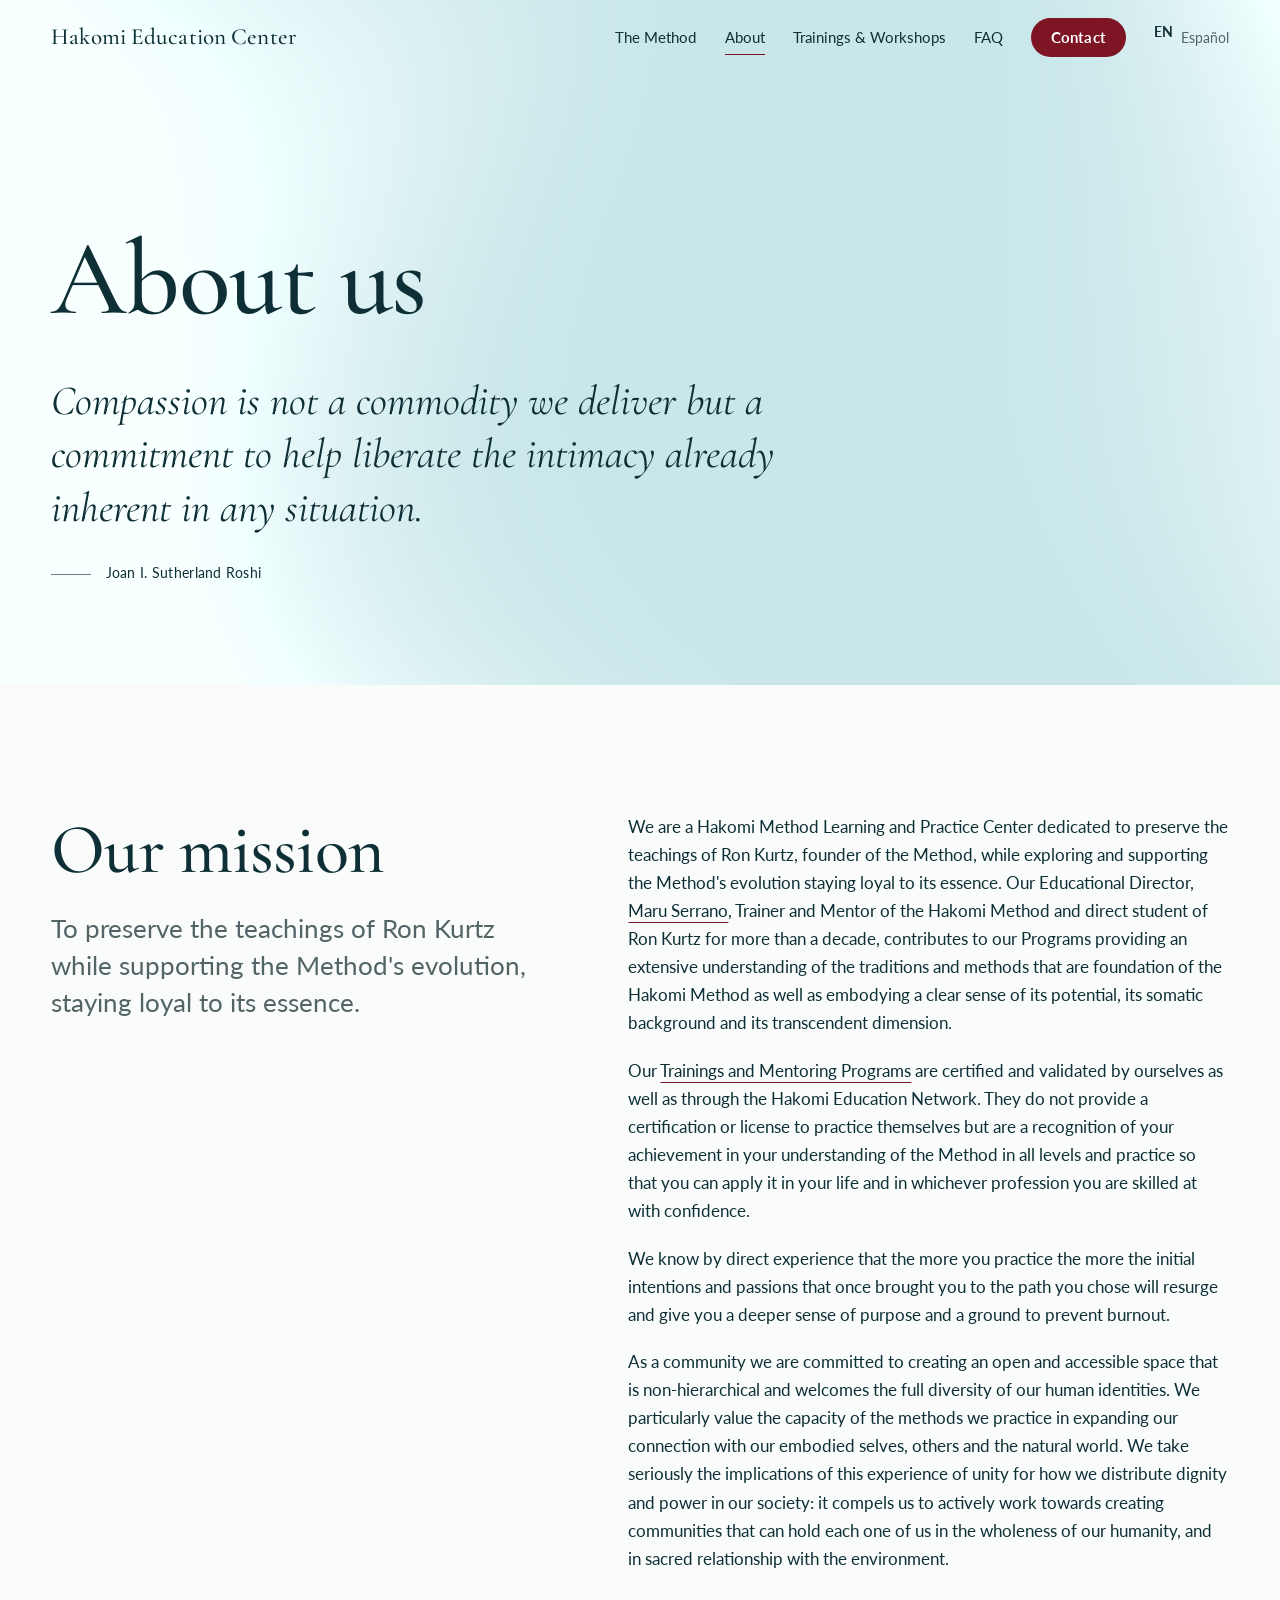
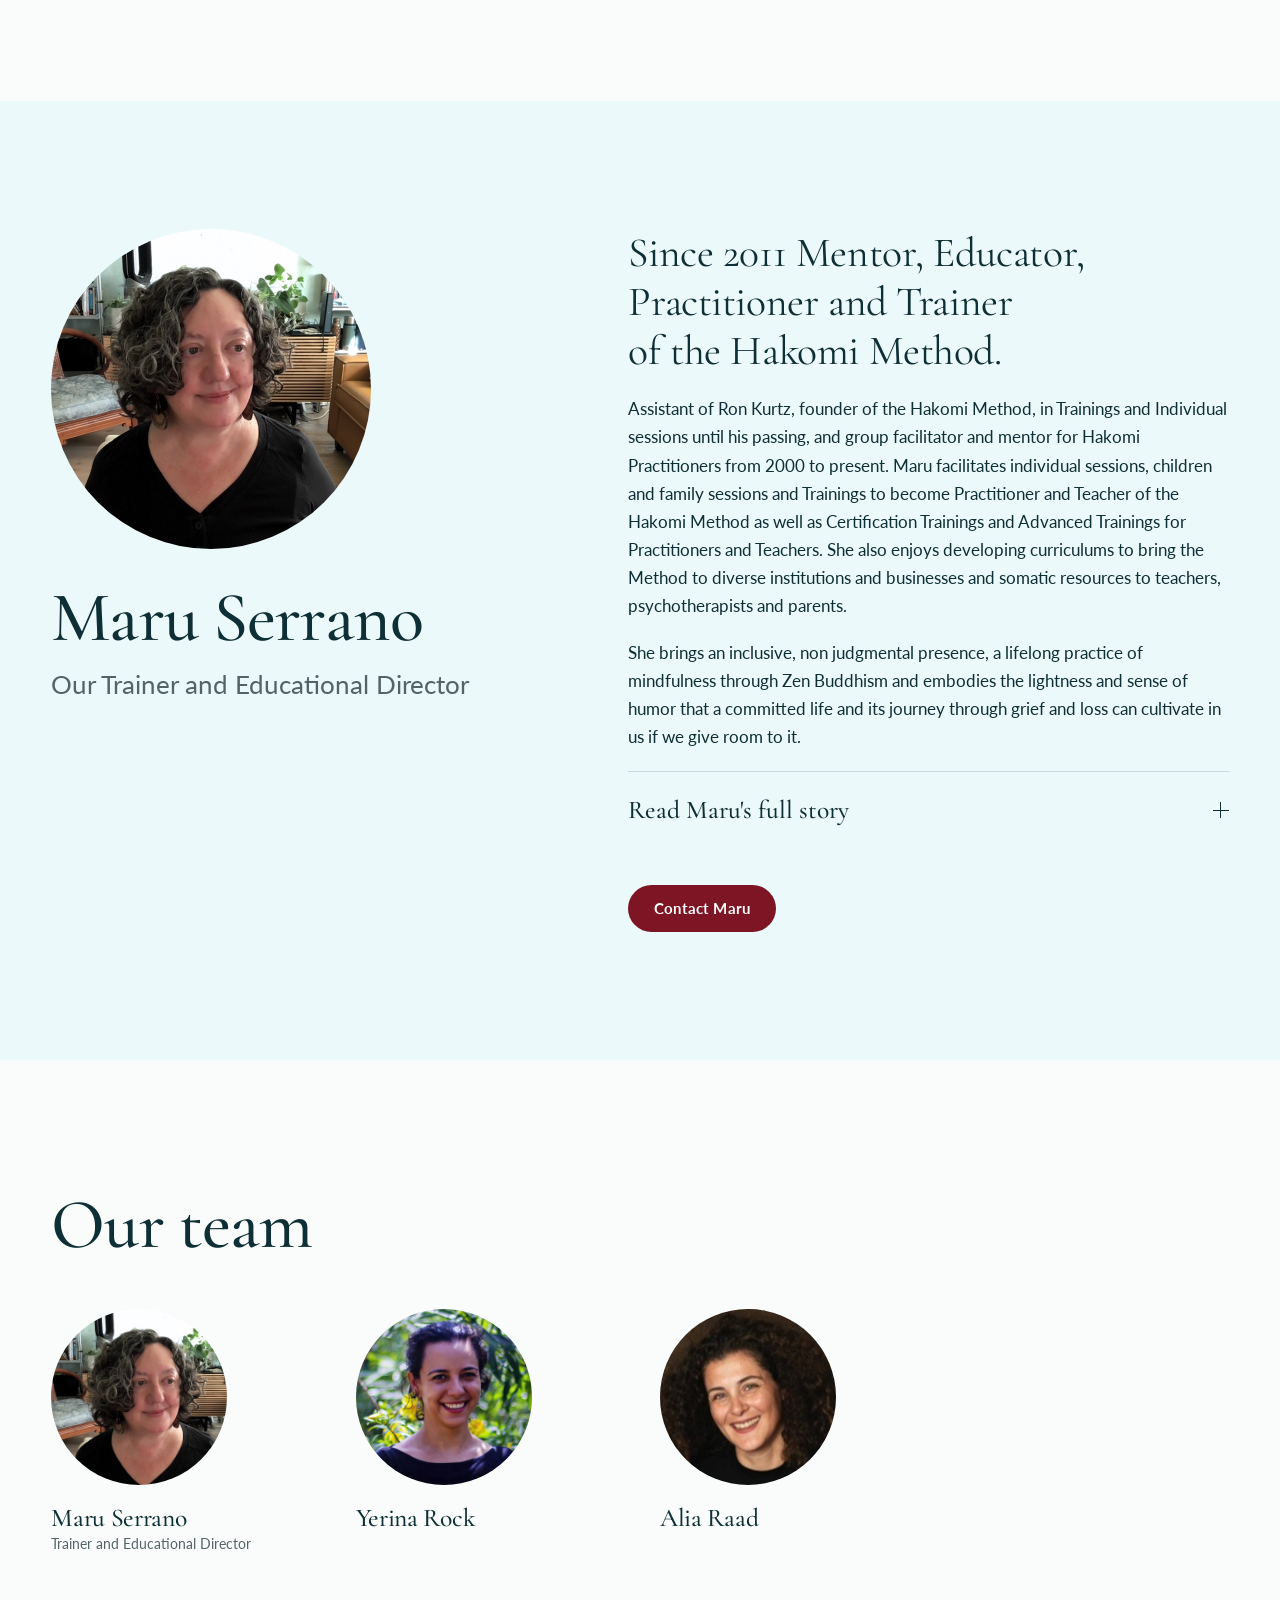
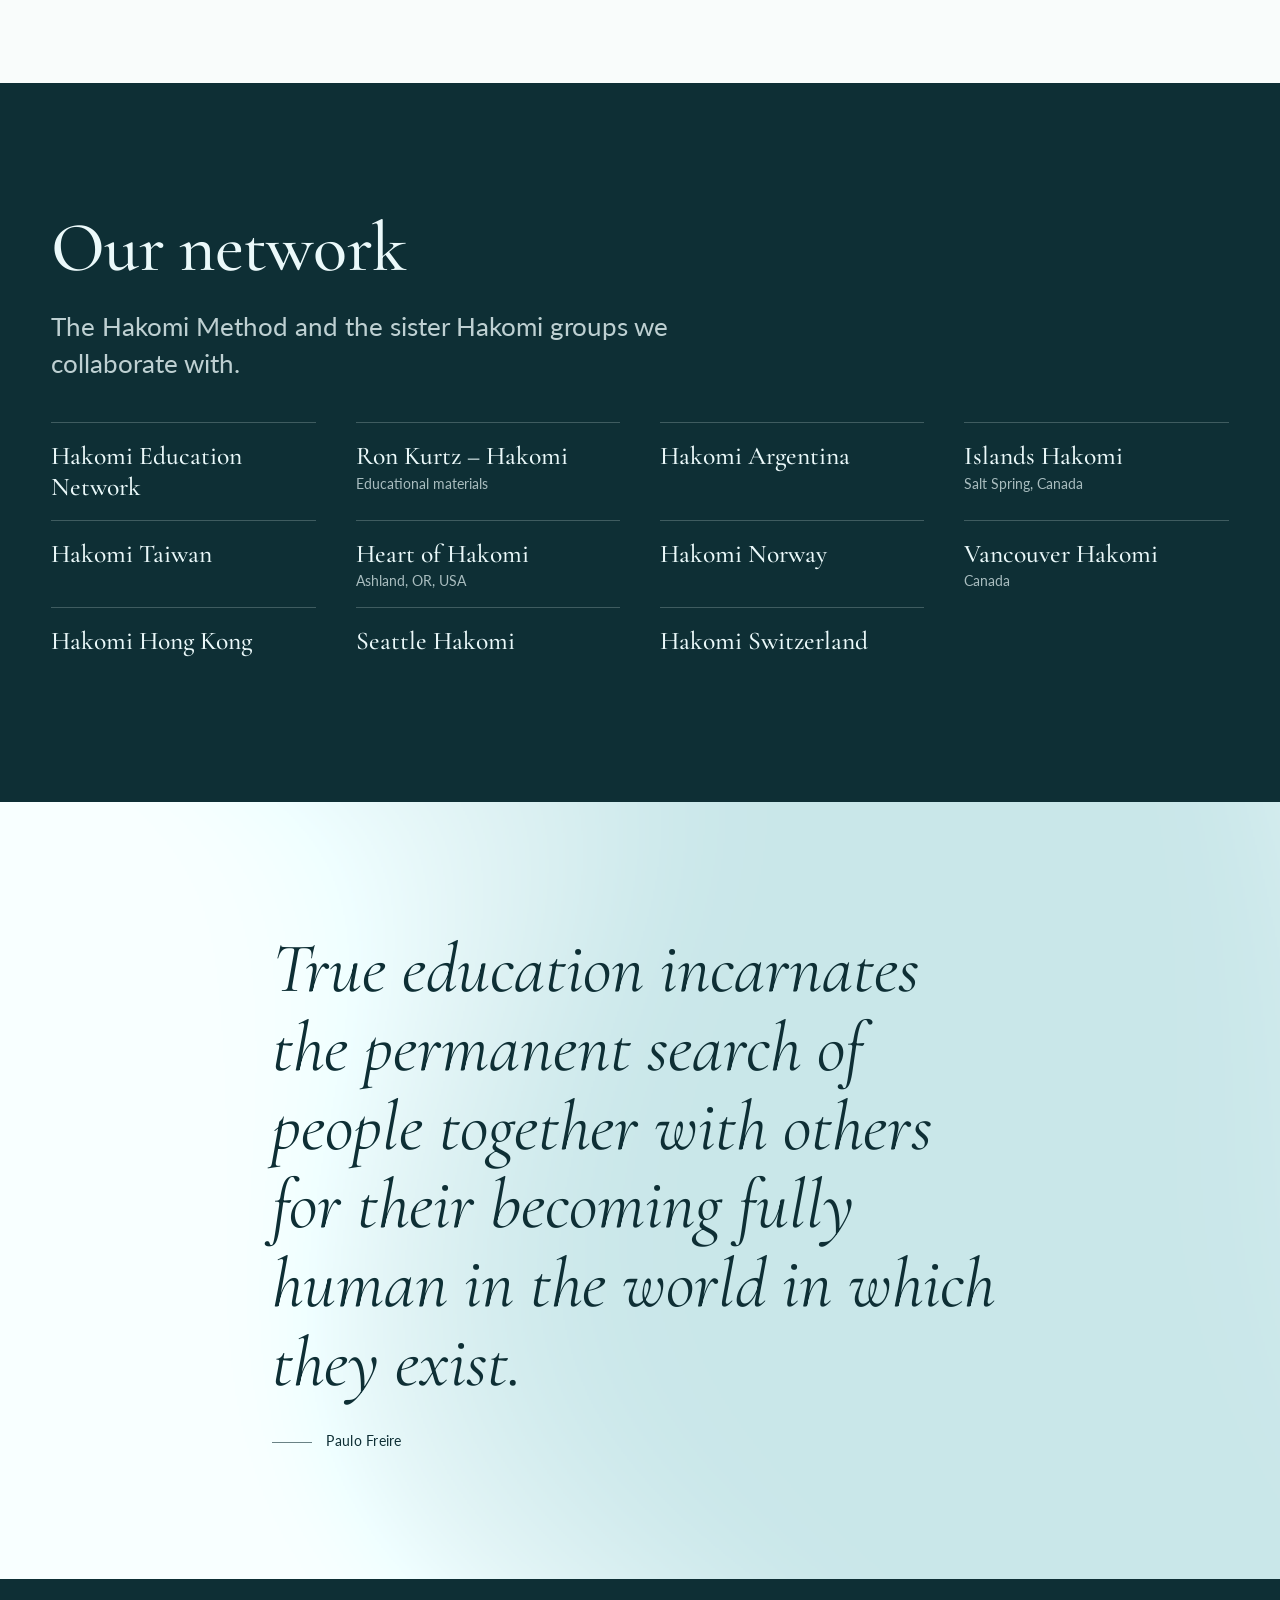
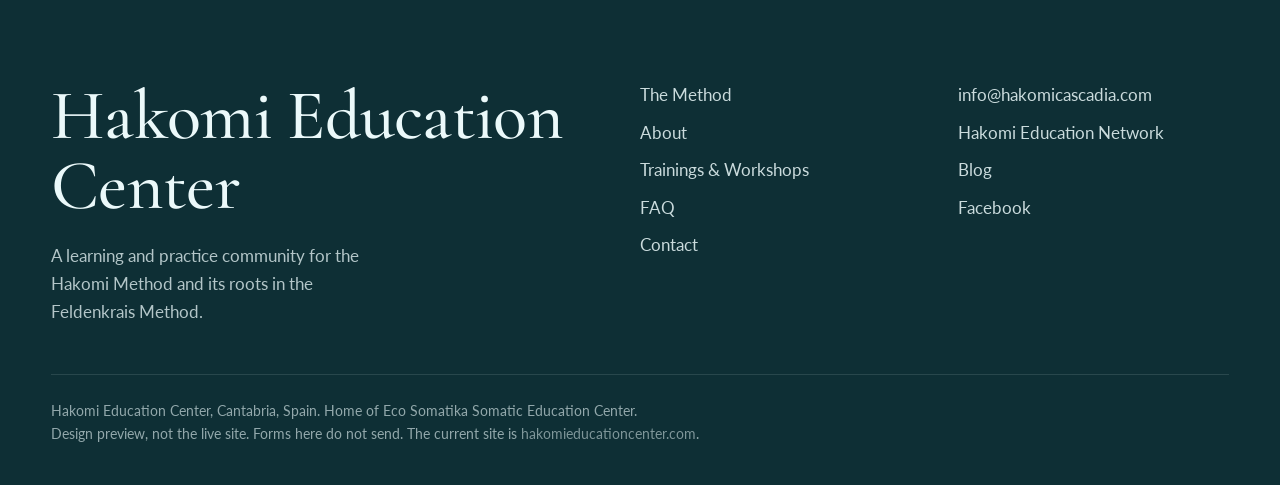
==== about.html @ 20028a0a "Hakomi Education Center redesign preview Static six-page prototype: home, method, about, trainings, " ====
<!doctype html>
<html lang="en">
<head>
  <meta charset="utf-8">
  <meta name="viewport" content="width=device-width, initial-scale=1">
  <meta name="robots" content="noindex, nofollow">
  <title>About | Hakomi Education Center</title>
  <meta name="description" content="Our mission, our trainer Maru Serrano, our team and the Hakomi network we collaborate with.">
  <link rel="preconnect" href="https://fonts.googleapis.com">
  <link rel="preconnect" href="https://fonts.gstatic.com" crossorigin>
  <link href="https://fonts.googleapis.com/css2?family=Cormorant+Garamond:ital,wght@0,400;0,500;1,400&family=Lato:wght@400;700&display=swap" rel="stylesheet">
  <link rel="stylesheet" href="assets/site.css">
  <script src="assets/site.js" defer></script>
</head>
<body>
<main id="main">

  <header class="page-head water" data-water="ice">
    <div class="wrap">
      <h1>About us</h1>
      <blockquote class="quote" style="margin-top:2.5rem">
        <p>Compassion is not a commodity we deliver but a commitment to help liberate the intimacy already inherent in any situation.</p>
        <cite>Joan I. Sutherland Roshi</cite>
      </blockquote>
    </div>
  </header>

  <section class="band" id="mission">
    <div class="wrap split-cols">
      <div class="sticky">
        <h2>Our mission</h2>
        <p class="lede" style="margin-top:1.5rem">To preserve the teachings of Ron Kurtz while supporting the Method's evolution, staying loyal to its essence.</p>
      </div>
      <div class="prose">
        <p>We are a Hakomi Method Learning and Practice Center dedicated to preserve the teachings of Ron Kurtz, founder of the Method, while exploring and supporting the Method's evolution staying loyal to its essence. Our Educational Director, <a class="link" href="#trainer">Maru Serrano</a>, Trainer and Mentor of the Hakomi Method and direct student of Ron Kurtz for more than a decade, contributes to our Programs providing an extensive understanding of the traditions and methods that are foundation of the Hakomi Method as well as embodying a clear sense of its potential, its somatic background and its transcendent dimension.</p>
        <p>Our <a class="link" href="trainings.html">Trainings and Mentoring Programs</a> are certified and validated by ourselves as well as through the Hakomi Education Network. They do not provide a certification or license to practice themselves but are a recognition of your achievement in your understanding of the Method in all levels and practice so that you can apply it in your life and in whichever profession you are skilled at with confidence.</p>
        <p>We know by direct experience that the more you practice the more the initial intentions and passions that once brought you to the path you chose will resurge and give you a deeper sense of purpose and a ground to prevent burnout.</p>
        <p>As a community we are committed to creating an open and accessible space that is non-hierarchical and welcomes the full diversity of our human identities. We particularly value the capacity of the methods we practice in expanding our connection with our embodied selves, others and the natural world. We take seriously the implications of this experience of unity for how we distribute dignity and power in our society: it compels us to actively work towards creating communities that can hold each one of us in the wholeness of our humanity, and in sacred relationship with the environment.</p>
      </div>
    </div>
  </section>

  <section class="band band--ice" id="trainer">
    <div class="wrap split-cols">
      <div class="sticky">
        <img class="round" style="width:min(20rem,70%)" alt="Maru Serrano"
          src="assets/media/maru.png">
        <h2 style="margin-top:2rem">Maru Serrano</h2>
        <p class="lede" style="margin-top:0.75rem">Our Trainer and Educational Director</p>
      </div>
      <div class="prose">
        <p class="lead">Since 2011 Mentor, Educator, Practitioner and Trainer of the Hakomi Method.</p>
        <p>Assistant of Ron Kurtz, founder of the Hakomi Method, in Trainings and Individual sessions until his passing, and group facilitator and mentor for Hakomi Practitioners from 2000 to present. Maru facilitates individual sessions, children and family sessions and Trainings to become Practitioner and Teacher of the Hakomi Method as well as Certification Trainings and Advanced Trainings for Practitioners and Teachers. She also enjoys developing curriculums to bring the Method to diverse institutions and businesses and somatic resources to teachers, psychotherapists and parents.</p>
        <p>She brings an inclusive, non judgmental presence, a lifelong practice of mindfulness through Zen Buddhism and embodies the lightness and sense of humor that a committed life and its journey through grief and loss can cultivate in us if we give room to it.</p>
        <details>
          <summary>Read Maru's full story</summary>
          <div>
            <p>Being drawn as a child to Movement Arts and Martial Arts she started, as a teenager, training as a Shiatsu practitioner, as part of her formal Soto Zen Practice. She continued her journey studying Chinese Medicine, Eutony, the Feldenkrais Method, becoming a Certified Somatic Counselor, a Certified Feldenkrais Practitioner and Teacher and studying Sensorimotor Psychotherapy, which gives her approach a trauma informed lens.</p>
            <p>She has a lifelong experience working with children and families, being also a Certified Child Space Practitioner, a Method created by Chava Shelhav, with a developmental oriented approach based on the Feldenkrais method that works with children and families. She continues to deepen her understanding of this work under the guidance of Larry Goldfarb, Feldenkrais Mentor and Trainer, and Yehudit Silver, Feldenkrais Trainer from the lineage of Alon Talmi, who founded the Talmi Method, envisioning and systematizing the application of the Feldenkrais Method in the field of trauma and mental health.</p>
            <p>Educational Director of Hakomi Education Center, home and practice space for a diverse group of practitioners from Hong Kong to Europe, UK, USA and Canada, and with physical residence in Cantabria, Spain. Hakomi Education Center is also home of Eco Somatika Somatic Education Center, a space to deepen into somatic resources and tools as well as an aid to the learning of the Hakomi Method through the lens of the Feldenkrais Method: learning through sensing, moving, feeling and acting. This space holds her private practice, facilitated through individual or group sessions of sensorimotor practices and developmental explorations, and also Advanced Feldenkrais Trainings and Advanced Trainings integrating Feldenkrais and Hakomi Methods for Practitioners, Psychotherapists and Bodyworkers.</p>
            <p>She holds immense gratitude to all her teachers, alive and passed, and their teachers, and to her students and their students to be, and in her own words "not one day goes by without me being moved by their vulnerability and courage and feeling honored to become part of their lineage."</p>
            <p>Her approach is held in a spirit that resonates with what feels to her like a sacred, wholly, rightful human way of being and becoming in the world and with the world in relation: a grounding in deep listening with an embodied knowing of the way we are whole and at the same time open and constantly impressing each other with our presence, spaciousness and basic kindness to hold experience, trust to follow the rhythms of life's unfolding and healing.</p>
            <p>Her passion for social change expresses in a commitment to nurture an environment that brings to light the unconscious processes and embodied habits that limit us and hold us back in relating deeply and creating authentic intimacy.</p>
          </div>
        </details>
        <div class="actions"><a class="btn" href="contact.html">Contact Maru</a></div>
      </div>
    </div>
  </section>

  <section class="band" id="team">
    <div class="wrap">
      <h2>Our team</h2>
      <div class="people">
        <article>
          <img class="round" loading="lazy" alt="Maru Serrano" src="assets/media/maru.jpg">
          <h3>Maru Serrano</h3>
          <p>Trainer and Educational Director</p>
        </article>
        <article>
          <img class="round" loading="lazy" alt="Yerina Rock" src="assets/media/yerina.jpg">
          <h3>Yerina Rock</h3>
        </article>
        <article>
          <img class="round" loading="lazy" alt="Alia Raad" src="assets/media/alia.jpg">
          <h3>Alia Raad</h3>
        </article>
      </div>
    </div>
  </section>

  <section class="band band--deep" id="network">
    <div class="wrap">
      <h2>Our network</h2>
      <p class="lede" style="margin-top:1.5rem;color:inherit;opacity:.8">The Hakomi Method and the sister Hakomi groups we collaborate with.</p>
      <div class="network">
        <a href="https://www.hakomieducation.net/">Hakomi Education Network</a>
        <a href="https://hakomi.com/">Ron Kurtz – Hakomi<small>Educational materials</small></a>
        <a href="https://hakomiargentina.com/">Hakomi Argentina</a>
        <a href="https://mindfulselfdiscovery.com/">Islands Hakomi<small>Salt Spring, Canada</small></a>
        <a href="https://www.hakomi.com.tw/">Hakomi Taiwan</a>
        <a href="http://hakomi.me/">Heart of Hakomi<small>Ashland, OR, USA</small></a>
        <a href="https://en.hakomi.no/">Hakomi Norway</a>
        <a href="https://vancouver.hakomieducation.org/">Vancouver Hakomi<small>Canada</small></a>
        <a href="https://www.facebook.com/HakomiEducationNetworkHongKong/">Hakomi Hong Kong</a>
        <a href="https://www.seattlehakomi.com/">Seattle Hakomi</a>
        <a href="https://hakomi-suisse.ch/en/">Hakomi Switzerland</a>
      </div>
    </div>
  </section>

  <section class="band band--ice water" data-water="ice">
    <div class="wrap">
      <blockquote class="quote quote--big center">
        <p>True education incarnates the permanent search of people together with others for their becoming fully human in the world in which they exist.</p>
        <cite>Paulo Freire</cite>
      </blockquote>
    </div>
  </section>

</main>
</body>
</html>
---- assets/site.css ----
/* Hakomi Education Center — refreshed prototype
   Water & Stone: their ice blue and burgundy, deepened. Circle is the one recurring shape. */

:root {
  --ice: #ebf9fa;
  --paper: #f9fcfb;
  --deep: #0e2f35;
  --stone: #536466;
  --garnet: #7e1524;
  --line: rgba(14, 47, 53, 0.16);

  --serif: "Cormorant Garamond", "Playfair Display", Georgia, serif;
  --sans: Lato, "Avenir Next", Avenir, system-ui, sans-serif;

  --s-1: 0.875rem;
  --s0: 1.0625rem;
  --s1: clamp(1.3rem, 1.15rem + 0.6vw, 1.6rem);
  --s2: clamp(1.8rem, 1.35rem + 1.8vw, 2.6rem);
  --s3: clamp(2.5rem, 1.6rem + 3.6vw, 4.4rem);
  --s4: clamp(3.1rem, 1.4rem + 6.6vw, 6.75rem);

  --gutter: clamp(1.25rem, 4vw, 4rem);
  --ease: cubic-bezier(0.22, 0.7, 0.2, 1);
}

*, *::before, *::after { box-sizing: border-box; }
html { scroll-behavior: smooth; scroll-padding-top: 5rem; -webkit-text-size-adjust: 100%; }
body {
  margin: 0;
  font: 400 var(--s0) / 1.65 var(--sans);
  color: var(--deep);
  background: var(--paper);
  -webkit-font-smoothing: antialiased;
}
img, video, canvas { display: block; max-width: 100%; }
h1, h2, h3, p, ul, ol, blockquote, figure { margin: 0; }
ul, ol { padding: 0; list-style: none; }
h1, h2, h3 { font-family: var(--serif); font-weight: 500; line-height: 1.04; letter-spacing: -0.012em; text-wrap: balance; }
h1 { font-size: var(--s4); }
h2 { font-size: var(--s3); }
h3 { font-size: var(--s2); }
a { color: inherit; }
:focus-visible { outline: 2px solid var(--garnet); outline-offset: 3px; border-radius: 2px; }
[hidden] { display: none !important; }

.wrap { width: min(100% - 2 * var(--gutter), 76rem); margin-inline: auto; }
.band { padding-block: clamp(4.5rem, 10vw, 9.5rem); }
.band--ice { background: var(--ice); }
.band--deep { background: var(--deep); color: var(--ice); }
.skip { position: absolute; left: -999px; top: 0; background: var(--deep); color: var(--ice); padding: 0.75rem 1rem; z-index: 100; }
.skip:focus { left: 0; }

/* text */
.lead { font: 400 var(--s2) / 1.18 var(--serif); letter-spacing: -0.01em; text-wrap: balance; }
.lede { font-size: var(--s1); line-height: 1.45; color: var(--stone); max-width: 44ch; }
.prose > * { max-width: 64ch; }
.prose > * + * { margin-top: 1.15em; }
.prose h2:not(:first-child), .prose h3:not(:first-child) { margin-top: 1.6em; }
.note { font-size: var(--s-1); line-height: 1.6; color: var(--stone); max-width: 78ch; border-left: 2px solid var(--garnet); padding-left: 1.25rem; }
.link { text-decoration: underline; text-decoration-color: var(--garnet); text-decoration-thickness: 1px; text-underline-offset: 0.28em; transition: text-underline-offset 0.3s var(--ease), color 0.3s; }
.link:hover { text-underline-offset: 0.45em; color: var(--garnet); }
.band--deep .link { text-decoration-color: currentColor; }
.band--deep .link:hover { color: #fff; }

.btn {
  display: inline-block; border: 0; cursor: pointer; text-decoration: none;
  font: 700 0.95rem / 1 var(--sans); letter-spacing: 0.01em;
  padding: 1.05em 1.7em; border-radius: 99px;
  background: var(--garnet); color: #fff;
  box-shadow: 0 0 0 0 rgba(126, 21, 36, 0.18);
  transition: box-shadow 0.6s var(--ease), background 0.3s;
}
.btn:hover { background: #6a0f1c; box-shadow: 0 0 0 9px rgba(126, 21, 36, 0.12); }
.btn--quiet { background: transparent; color: var(--deep); box-shadow: inset 0 0 0 1px var(--deep); }
.btn--quiet:hover { background: var(--deep); color: var(--ice); box-shadow: inset 0 0 0 1px var(--deep); }
.actions { display: flex; flex-wrap: wrap; align-items: center; gap: 1rem 1.75rem; margin-top: 2.25rem; }

/* header */
.site-head {
  position: fixed; inset: 0 0 auto; z-index: 50;
  display: flex; align-items: center; justify-content: space-between; gap: 2rem;
  padding: 1.1rem var(--gutter);
  transition: background 0.4s, box-shadow 0.4s, padding 0.4s;
}
.site-head.is-scrolled, .site-head[data-open] {
  background: rgba(235, 249, 250, 0.86); backdrop-filter: blur(14px); -webkit-backdrop-filter: blur(14px);
  box-shadow: 0 1px 0 var(--line); padding-block: 0.7rem;
}
.brand { font: 500 1.45rem / 1 var(--serif); letter-spacing: 0.005em; text-decoration: none; white-space: nowrap; }
.site-nav { display: flex; align-items: center; gap: clamp(1rem, 2.2vw, 2.25rem); font-size: 0.95rem; }
.site-nav a { text-decoration: none; position: relative; padding-block: 0.35rem; }
.site-nav a:not(.btn)::after {
  content: ""; position: absolute; left: 0; right: 0; bottom: 0; height: 1px; background: var(--garnet);
  transform: scaleX(0); transform-origin: left; transition: transform 0.45s var(--ease);
}
.site-nav a:hover::after, .site-nav a[aria-current]::after { transform: scaleX(1); }
.site-nav .btn { padding: 0.8em 1.3em; }
.lang { font-size: var(--s-1); color: var(--stone); display: flex; gap: 0.5rem; }
.lang b { color: var(--deep); }
.menu-btn { display: none; background: none; border: 0; font: 700 0.95rem var(--sans); color: var(--deep); cursor: pointer; padding: 0.5rem 0; }

@media (max-width: 62rem) {
  .menu-btn { display: block; }
  .site-nav {
    position: absolute; inset: 100% 0 auto; flex-direction: column; align-items: flex-start; gap: 0.25rem;
    padding: 1rem var(--gutter) 2rem; background: rgba(235, 249, 250, 0.97);
    font: 500 1.7rem / 1.3 var(--serif);
    display: none;
  }
  .site-head[data-open] .site-nav { display: flex; }
  .site-nav .btn { font: 700 0.95rem var(--sans); margin-top: 0.75rem; }
  .lang { margin-top: 1rem; font-family: var(--sans); }
}

/* hero: the valley seen through a breathing circle that opens as you scroll */
.hero { height: 240vh; }
.hero-stage { position: sticky; top: 0; height: 100vh; height: 100svh; overflow: hidden; background: var(--ice); }
.hero-video { position: absolute; inset: 0; width: 100%; height: 100%; object-fit: cover; clip-path: circle(var(--r, 22vmin) at var(--cx, 72%) var(--cy, 52%)); }
.hero-stage::after { content: ""; position: absolute; inset: 0; background: linear-gradient(90deg, rgba(8, 28, 32, 0.62), rgba(8, 28, 32, 0.1) 75%); opacity: var(--shade, 0); pointer-events: none; }
.hero-copy, .hero-after { position: absolute; z-index: 2; left: var(--gutter); }
.hero-copy { top: 50%; width: min(46rem, 54vw); transform: translateY(calc(-46% - var(--lift, 0px))); opacity: var(--fade, 1); }
.hero-copy .lede { margin-top: 1.5rem; color: var(--deep); max-width: 34ch; }
.hero-after { bottom: clamp(3rem, 12vh, 8rem); width: min(56rem, calc(100% - 2 * var(--gutter))); color: #fff; opacity: var(--after, 0); font: 400 var(--s3) / 1.08 var(--serif); letter-spacing: -0.012em; text-wrap: balance; }
.hero h1 span { display: block; }
.js .hero h1 span, .js .hero-copy .lede, .js .hero-copy .actions { opacity: 0; transform: translateY(0.6em); animation: rise 1.4s var(--ease) forwards; animation-delay: calc(var(--i, 0) * 0.28s + 0.2s); }
@keyframes rise { to { opacity: 1; transform: none; } }

@media (max-width: 52rem) {
  .hero-copy { top: 5.5rem; width: calc(100% - 2 * var(--gutter)); transform: translateY(calc(-1 * var(--lift, 0px))); }
  .hero-copy .lede { margin-top: 1rem; font-size: 1.15rem; }
  .hero-copy .actions { margin-top: 1.5rem; }
  .hero-video { clip-path: circle(var(--r, 0px) at var(--cx, 50%) var(--cy, 80%)); }
}

/* quotes */
.quote { max-width: 46rem; }
.quote p { font: italic 400 var(--s2) / 1.28 var(--serif); text-wrap: pretty; }
.quote--big p { font-size: var(--s3); line-height: 1.12; }
.quote cite { display: block; margin-top: 1.75rem; font: 400 var(--s-1) / 1.4 var(--sans); font-style: normal; letter-spacing: 0.02em; }
.quote cite::before { content: ""; display: inline-block; width: 2.5rem; height: 1px; background: currentColor; vertical-align: middle; margin-right: 0.9rem; opacity: 0.6; }
.quote.split .w { opacity: 0.14; transition: opacity 1.1s ease; transition-delay: calc(var(--i) * 32ms); }
.quote.split.in .w { opacity: 1; }
.center { margin-inline: auto; }

/* water surface (canvas added by JS) */
.water { position: relative; isolation: isolate; }
.water > canvas { position: absolute; inset: 0; width: 100%; height: 100%; z-index: -1; }

/* page heads */
.page-head { padding: clamp(9rem, 20vw, 14rem) 0 clamp(3.5rem, 8vw, 6.5rem); background: var(--ice); }
.page-head .lede { margin-top: 1.75rem; }

/* layouts */
.split-cols { display: grid; gap: clamp(2.5rem, 6vw, 6rem); grid-template-columns: minmax(0, 5fr) minmax(0, 6fr); align-items: start; }
.sticky { position: sticky; top: 7rem; }
.round { border-radius: 50%; aspect-ratio: 1; object-fit: cover; width: 100%; background: var(--ice); }
.trio { display: grid; grid-template-columns: repeat(3, minmax(0, 1fr)); gap: clamp(2rem, 4vw, 4rem); margin-top: clamp(2.5rem, 6vw, 5rem); }
.trio .round { width: clamp(7rem, 12vw, 10rem); margin-bottom: 1.75rem; }
.trio h3 { margin-bottom: 0.9rem; }
.trio p { color: var(--stone); }
@media (max-width: 52rem) {
  .split-cols, .trio { grid-template-columns: 1fr; }
  .sticky { position: static; }
}

/* offering rows */
.rows { margin-top: clamp(2rem, 5vw, 4rem); border-bottom: 1px solid var(--line); }
.row { display: grid; grid-template-columns: minmax(0, 5fr) minmax(0, 5fr) auto; gap: 1rem 3rem; align-items: center; padding: clamp(1.5rem, 3vw, 2.5rem) 0; border-top: 1px solid var(--line); text-decoration: none; }
.row h3 { font-size: var(--s3); transition: transform 0.6s var(--ease), color 0.4s; }
.row p { color: var(--stone); max-width: 38ch; }
.row .round { width: clamp(4rem, 7vw, 6.5rem); transition: transform 0.8s var(--ease); }
.row:hover h3 { transform: translateX(0.6rem); color: var(--garnet); }
.row:hover .round { transform: scale(1.18); }
@media (max-width: 52rem) { .row { grid-template-columns: 1fr auto; } .row p { grid-column: 1 / -1; grid-row: 2; } }

/* dates and calendar */
.dates li { display: grid; grid-template-columns: 4.5rem 1fr; gap: 1.25rem; align-items: center; padding: 1.1rem 0; border-top: 1px solid var(--line); }
.dates li:last-child { border-bottom: 1px solid var(--line); }
.dates .day { font: 500 2.6rem / 0.9 var(--serif); }
.dates .day small { display: block; font: 400 var(--s-1) / 1.3 var(--sans); color: var(--stone); margin-top: 0.3rem; }
.dates strong { display: block; font: 500 var(--s1) / 1.2 var(--serif); }
.dates span { color: var(--stone); font-size: var(--s-1); }
.cal-head { display: flex; align-items: center; justify-content: space-between; gap: 1rem; margin-bottom: 1.25rem; }
.cal-head h3 { font-size: var(--s2); }
.cal-nav { display: flex; gap: 0.5rem; }
.cal-nav button { width: 2.75rem; height: 2.75rem; border-radius: 50%; border: 1px solid var(--line); background: none; color: var(--deep); cursor: pointer; font-size: 1.1rem; transition: background 0.3s, color 0.3s; }
.cal-nav button:hover { background: var(--deep); color: var(--ice); }
.cal { display: grid; grid-template-columns: repeat(7, 1fr); gap: 0.35rem; text-align: center; }
.cal b { font: 400 var(--s-1) var(--sans); color: var(--stone); padding-bottom: 0.5rem; }
.cal span { aspect-ratio: 1; display: grid; place-items: center; border-radius: 50%; font-size: 0.95rem; position: relative; }
.cal .has { background: #fff; font-weight: 700; }
.cal .has::after { content: ""; position: absolute; bottom: 16%; width: 5px; height: 5px; border-radius: 50%; background: var(--garnet); }
.cal .today { box-shadow: inset 0 0 0 1.5px var(--garnet); }

/* events */
.event { display: grid; grid-template-columns: clamp(6rem, 14vw, 11rem) 1fr; gap: clamp(1.5rem, 4vw, 3.5rem); align-items: start; padding-block: clamp(2rem, 4vw, 3rem); border-top: 1px solid var(--line); }
.event h3 { margin-bottom: 0.5rem; }
.event .when { color: var(--garnet); font-weight: 700; font-size: var(--s-1); margin-bottom: 1rem; }
.event p { max-width: 56ch; }
.empty { border-top: 1px solid var(--line); padding-top: 2rem; color: var(--stone); max-width: 52ch; }
.section-head { display: grid; grid-template-columns: minmax(0, 5fr) minmax(0, 6fr); gap: 1.5rem clamp(2rem, 6vw, 6rem); align-items: end; margin-bottom: clamp(2rem, 4vw, 3.5rem); }
.section-head p { color: var(--stone); max-width: 46ch; }
@media (max-width: 52rem) { .section-head { grid-template-columns: 1fr; } .event { grid-template-columns: 5rem 1fr; } }

/* people, network, talks */
.people { display: grid; grid-template-columns: repeat(auto-fill, minmax(13rem, 1fr)); gap: 3rem 2.5rem; margin-top: 3rem; }
.people .round { width: 11rem; margin-bottom: 1.25rem; }
.people h3 { font-size: var(--s1); }
.people p { color: var(--stone); font-size: var(--s-1); }
.network { display: grid; grid-template-columns: repeat(auto-fill, minmax(15rem, 1fr)); gap: 0 2.5rem; margin-top: 2.5rem; }
.network a { display: block; padding: 1.1rem 0; border-top: 1px solid rgba(235, 249, 250, 0.22); text-decoration: none; font: 500 var(--s1) / 1.2 var(--serif); transition: padding-left 0.5s var(--ease); }
.network a small { display: block; font: 400 var(--s-1) var(--sans); opacity: 0.7; margin-top: 0.2rem; }
.network a:hover { padding-left: 0.6rem; }
.talks li { border-top: 1px solid var(--line); }
.talks a { display: grid; grid-template-columns: 3.25rem 1fr; gap: 1.5rem; align-items: center; padding: 1.4rem 0; text-decoration: none; }
.talks i { width: 3.25rem; height: 3.25rem; border-radius: 50%; border: 1px solid var(--deep); display: grid; place-items: center; transition: background 0.4s, transform 0.6s var(--ease); }
.talks i::before { content: ""; border-left: 0.7rem solid var(--deep); border-block: 0.42rem solid transparent; margin-left: 0.2rem; transition: border-color 0.4s; }
.talks a:hover i { background: var(--deep); transform: scale(1.1); }
.talks a:hover i::before { border-left-color: var(--ice); }
.talks strong { display: block; font: 500 var(--s1) / 1.2 var(--serif); }
.talks span { color: var(--stone); font-size: var(--s-1); }

/* faq */
.faq-group + .faq-group { margin-top: clamp(3rem, 6vw, 5rem); }
.faq-group h2 { font-size: var(--s2); margin-bottom: 1.25rem; color: var(--garnet); }
details { border-top: 1px solid var(--line); }
details:last-child { border-bottom: 1px solid var(--line); }
summary { list-style: none; cursor: pointer; display: flex; justify-content: space-between; gap: 2rem; align-items: center; padding: 1.4rem 0; font: 500 var(--s1) / 1.25 var(--serif); }
summary::-webkit-details-marker { display: none; }
summary::after { content: ""; flex: none; width: 1rem; height: 1rem; background: linear-gradient(var(--deep), var(--deep)) center / 100% 1px no-repeat, linear-gradient(var(--deep), var(--deep)) center / 1px 100% no-repeat; transition: transform 0.5s var(--ease); }
details[open] summary::after { transform: rotate(135deg); }
details > div { padding: 0 0 1.75rem; max-width: 64ch; }
details > div > * + * { margin-top: 0.9em; }
details ul { list-style: disc; padding-left: 1.2rem; }
@supports (interpolate-size: allow-keywords) {
  :root { interpolate-size: allow-keywords; }
  details::details-content { block-size: 0; overflow: clip; transition: block-size 0.5s var(--ease), content-visibility 0.5s allow-discrete; }
  details[open]::details-content { block-size: auto; }
}

/* forms */
.form { display: grid; gap: 1.75rem; max-width: 34rem; }
.form label, .form legend { display: block; font-weight: 700; font-size: var(--s-1); margin-bottom: 0.35rem; padding: 0; }
.form input:not([type="radio"], [type="checkbox"]), .form textarea {
  width: 100%; font: inherit; color: inherit; background: transparent;
  border: 0; border-bottom: 1px solid var(--deep); border-radius: 0; padding: 0.6rem 0;
  transition: border-color 0.3s, box-shadow 0.3s;
}
.form textarea { min-height: 7.5rem; resize: vertical; }
.form input:focus-visible, .form textarea:focus-visible { outline: 0; border-color: var(--garnet); box-shadow: 0 1px 0 var(--garnet); }
.form fieldset { border: 0; padding: 0; margin: 0; }
.form .check { display: flex; gap: 0.7rem; align-items: baseline; font-weight: 400; font-size: var(--s0); margin: 0.35rem 0 0; }
.form input[type="radio"], .form input[type="checkbox"] { accent-color: var(--garnet); width: 1.05rem; height: 1.05rem; flex: none; translate: 0 0.15rem; }
.two { display: grid; grid-template-columns: 1fr 1fr; gap: 1.75rem; }
@media (max-width: 36rem) { .two { grid-template-columns: 1fr; } }
.done { max-width: 34rem; }
.done svg { width: 4.5rem; height: 4.5rem; margin-bottom: 1.5rem; }
.done circle, .done path { fill: none; stroke: var(--garnet); stroke-width: 1.5; stroke-linecap: round; stroke-dasharray: 160; stroke-dashoffset: 160; animation: draw 1.4s var(--ease) forwards; }
.done path { animation-delay: 0.7s; }
@keyframes draw { to { stroke-dashoffset: 0; } }
.done h3 { margin-bottom: 0.75rem; }
.done small { display: block; margin-top: 1rem; color: var(--stone); }

dialog { border: 0; border-radius: 1.25rem; padding: clamp(1.75rem, 4vw, 3rem); width: min(40rem, calc(100% - 2rem)); max-height: calc(100dvh - 2rem); background: var(--paper); color: var(--deep); }
dialog::backdrop { background: rgba(14, 47, 53, 0.55); backdrop-filter: blur(6px); }
dialog h2 { font-size: var(--s2); margin-bottom: 1.75rem; padding-right: 3rem; }
dialog .close { position: absolute; top: 1.25rem; right: 1.25rem; width: 2.75rem; height: 2.75rem; border-radius: 50%; border: 1px solid var(--line); background: none; cursor: pointer; font-size: 1.2rem; color: var(--deep); }

/* footer */
.site-foot { background: var(--deep); color: var(--ice); padding: clamp(4rem, 8vw, 7rem) 0 2.5rem; }
.site-foot .wrap { display: grid; grid-template-columns: minmax(0, 6fr) minmax(0, 3fr) minmax(0, 3fr); gap: 3rem; }
.site-foot .mark { font: 500 var(--s3) / 1 var(--serif); letter-spacing: -0.01em; }
.site-foot p { margin-top: 1.25rem; max-width: 34ch; opacity: 0.75; }
.site-foot li + li { margin-top: 0.6rem; }
.site-foot a { text-decoration: none; opacity: 0.85; transition: opacity 0.3s; }
.site-foot a:hover { opacity: 1; text-decoration: underline; text-underline-offset: 0.3em; }
.site-foot .fine { grid-column: 1 / -1; border-top: 1px solid rgba(235, 249, 250, 0.2); padding-top: 1.5rem; font-size: var(--s-1); opacity: 0.6; margin: 0; max-width: none; }
@media (max-width: 52rem) { .site-foot .wrap { grid-template-columns: 1fr; } }

/* calm mode: no scroll choreography, nothing moves on its own */
@media (prefers-reduced-motion: reduce) {
  html { scroll-behavior: auto; }
  *, *::before, *::after { animation: none !important; transition: none !important; }
  .js .hero h1 span, .js .hero-copy .lede, .js .hero-copy .actions { opacity: 1; transform: none; }
  .hero { height: auto; }
  .hero-stage { position: relative; height: auto; padding: 8rem var(--gutter) 4rem; display: grid; gap: 3rem; }
  .hero-stage::after { display: none; }
  .hero-copy, .hero-after { position: static; transform: none; width: auto; opacity: 1; }
  .hero-after { color: var(--deep); }
  .hero-video { position: static; clip-path: none; border-radius: 50%; aspect-ratio: 1; width: min(26rem, 80vw); height: auto; }
  .quote.split .w { opacity: 1; }
}
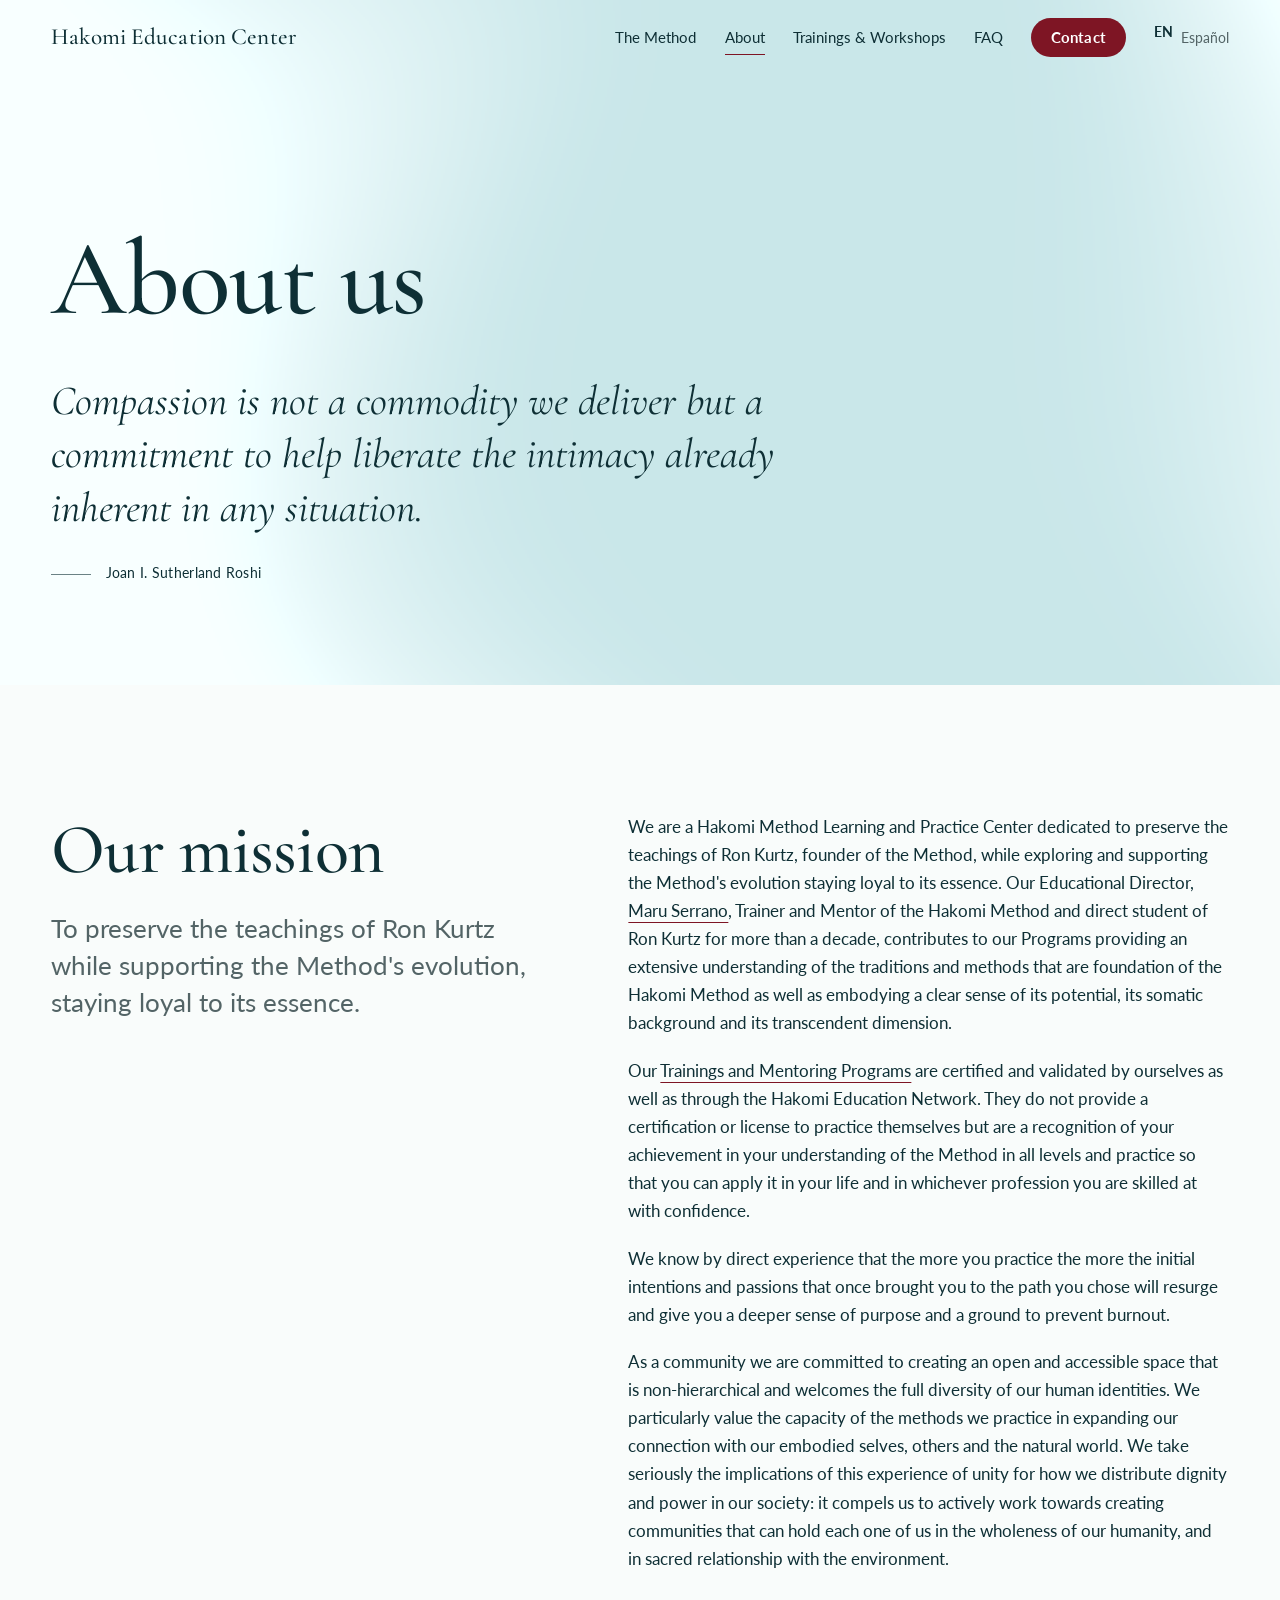
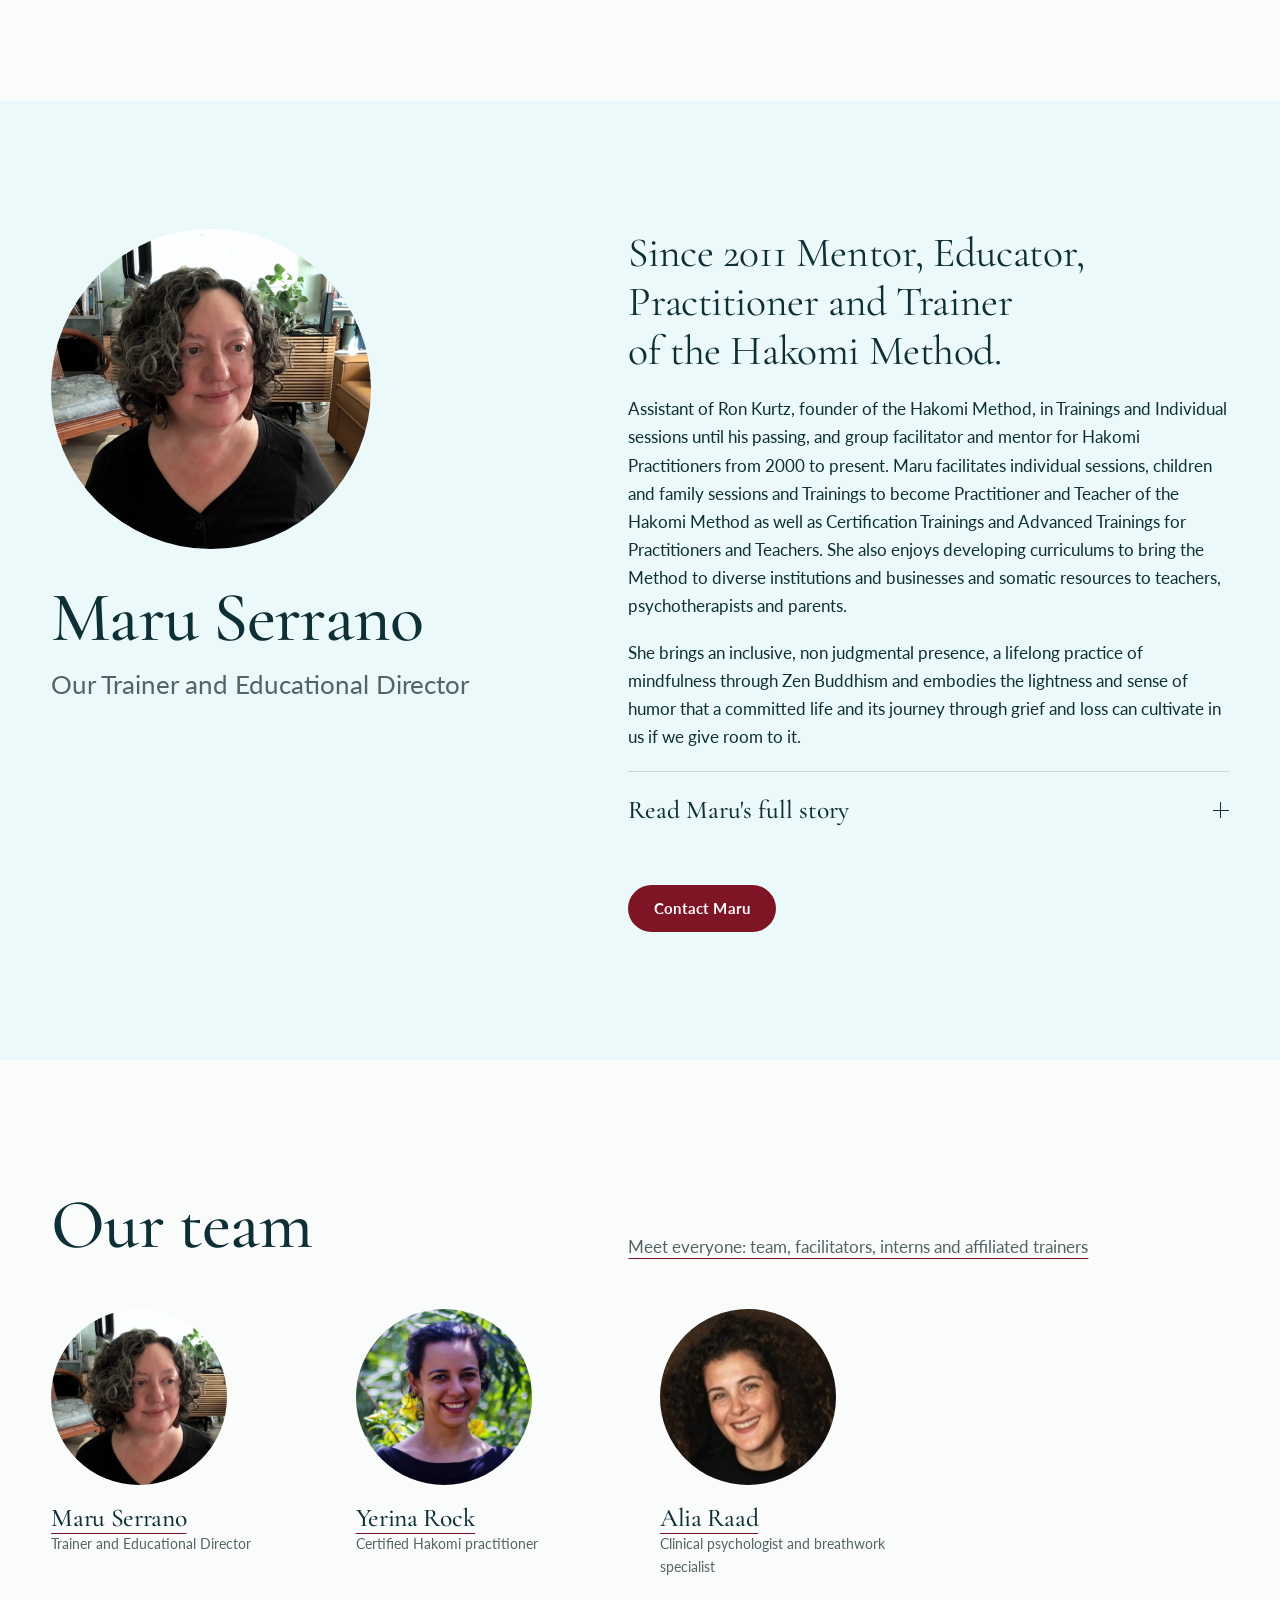
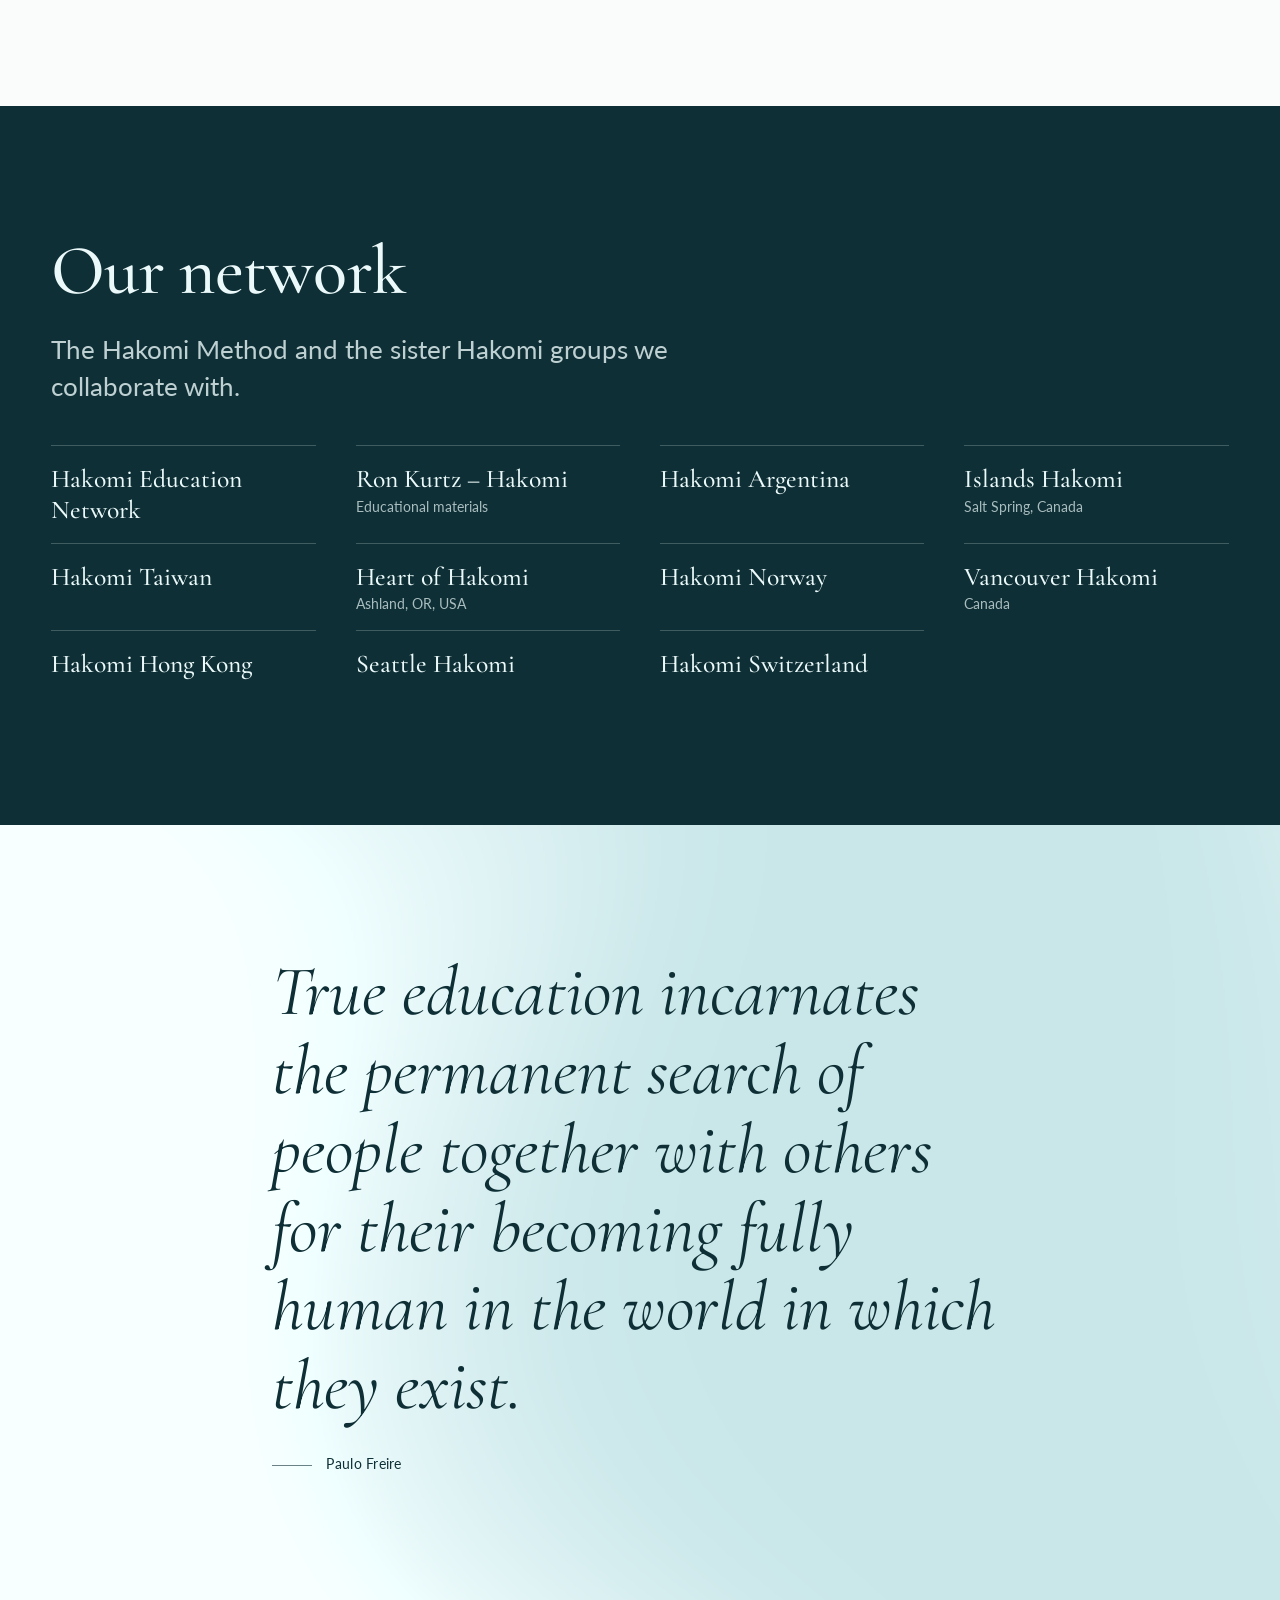
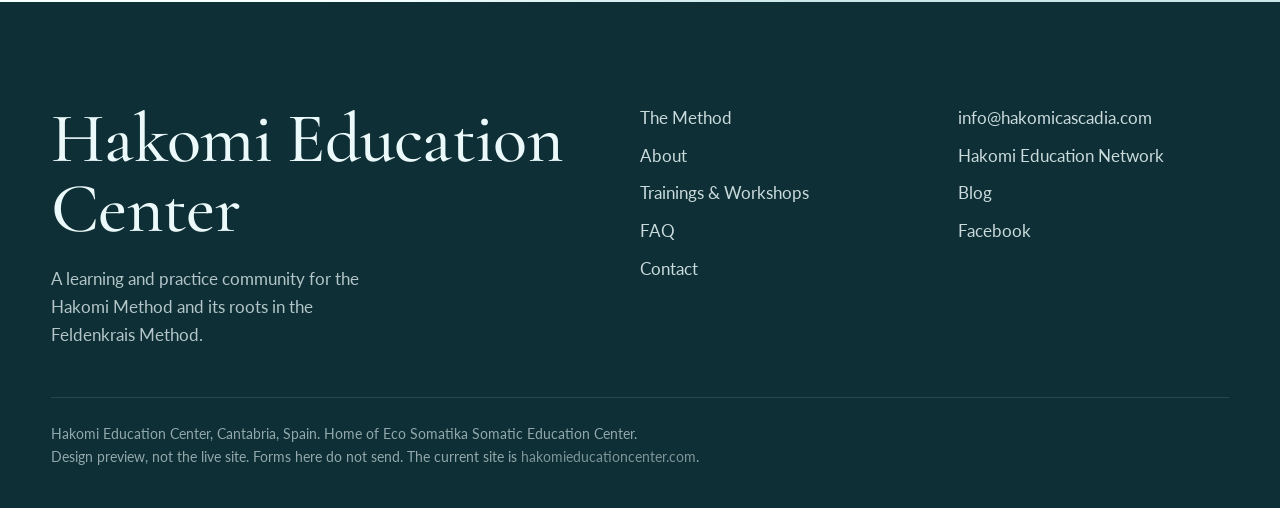
==== commit 77407dee: "Add team bios page and fix hero buttons The fading mission line was covering the hero buttons and ta" ====
--- a/about.html
+++ b/about.html
@@ -70,20 +70,25 @@
 
   <section class="band" id="team">
     <div class="wrap">
-      <h2>Our team</h2>
+      <div class="section-head" style="margin-bottom:0">
+        <h2>Our team</h2>
+        <p><a class="link" href="team.html">Meet everyone: team, facilitators, interns and affiliated trainers</a></p>
+      </div>
       <div class="people">
         <article>
           <img class="round" loading="lazy" alt="Maru Serrano" src="assets/media/maru.jpg">
-          <h3>Maru Serrano</h3>
+          <h3><a class="link" href="#trainer">Maru Serrano</a></h3>
           <p>Trainer and Educational Director</p>
         </article>
         <article>
           <img class="round" loading="lazy" alt="Yerina Rock" src="assets/media/yerina.jpg">
-          <h3>Yerina Rock</h3>
+          <h3><a class="link" href="team.html#yerina-rock">Yerina Rock</a></h3>
+          <p>Certified Hakomi practitioner</p>
         </article>
         <article>
           <img class="round" loading="lazy" alt="Alia Raad" src="assets/media/alia.jpg">
-          <h3>Alia Raad</h3>
+          <h3><a class="link" href="team.html#alia-raad">Alia Raad</a></h3>
+          <p>Clinical psychologist and breathwork specialist</p>
         </article>
       </div>
     </div>
--- a/assets/site.css
+++ b/assets/site.css
@@ -120,7 +120,7 @@
 .hero-copy, .hero-after { position: absolute; z-index: 2; left: var(--gutter); }
 .hero-copy { top: 50%; width: min(46rem, 54vw); transform: translateY(calc(-46% - var(--lift, 0px))); opacity: var(--fade, 1); }
 .hero-copy .lede { margin-top: 1.5rem; color: var(--deep); max-width: 34ch; }
-.hero-after { bottom: clamp(3rem, 12vh, 8rem); width: min(56rem, calc(100% - 2 * var(--gutter))); color: #fff; opacity: var(--after, 0); font: 400 var(--s3) / 1.08 var(--serif); letter-spacing: -0.012em; text-wrap: balance; }
+.hero-after { pointer-events: none; /* invisible until scrolled; must never sit on top of the buttons */ bottom: clamp(3rem, 12vh, 8rem); width: min(56rem, calc(100% - 2 * var(--gutter))); color: #fff; opacity: var(--after, 0); font: 400 var(--s3) / 1.08 var(--serif); letter-spacing: -0.012em; text-wrap: balance; }
 .hero h1 span { display: block; }
 .js .hero h1 span, .js .hero-copy .lede, .js .hero-copy .actions { opacity: 0; transform: translateY(0.6em); animation: rise 1.4s var(--ease) forwards; animation-delay: calc(var(--i, 0) * 0.28s + 0.2s); }
 @keyframes rise { to { opacity: 1; transform: none; } }
@@ -202,6 +202,16 @@
 .section-head p { color: var(--stone); max-width: 46ch; }
 @media (max-width: 52rem) { .section-head { grid-template-columns: 1fr; } .event { grid-template-columns: 5rem 1fr; } }
 
+/* team bios */
+.bio { display: grid; grid-template-columns: clamp(6rem, 15vw, 12rem) 1fr; gap: clamp(1.5rem, 4vw, 4rem); align-items: start; padding-block: clamp(2.5rem, 5vw, 4rem); border-top: 1px solid var(--line); }
+.bio > .round { position: sticky; top: 6.5rem; }
+.bio .role { color: var(--garnet); font-weight: 700; font-size: var(--s-1); margin-top: 0.4rem; }
+.bio .fine { font-size: var(--s-1); color: var(--stone); }
+@media (max-width: 52rem) {
+  .bio { grid-template-columns: 1fr; }
+  .bio > .round { position: static; width: 8rem; }
+}
+
 /* people, network, talks */
 .people { display: grid; grid-template-columns: repeat(auto-fill, minmax(13rem, 1fr)); gap: 3rem 2.5rem; margin-top: 3rem; }
 .people .round { width: 11rem; margin-bottom: 1.25rem; }
